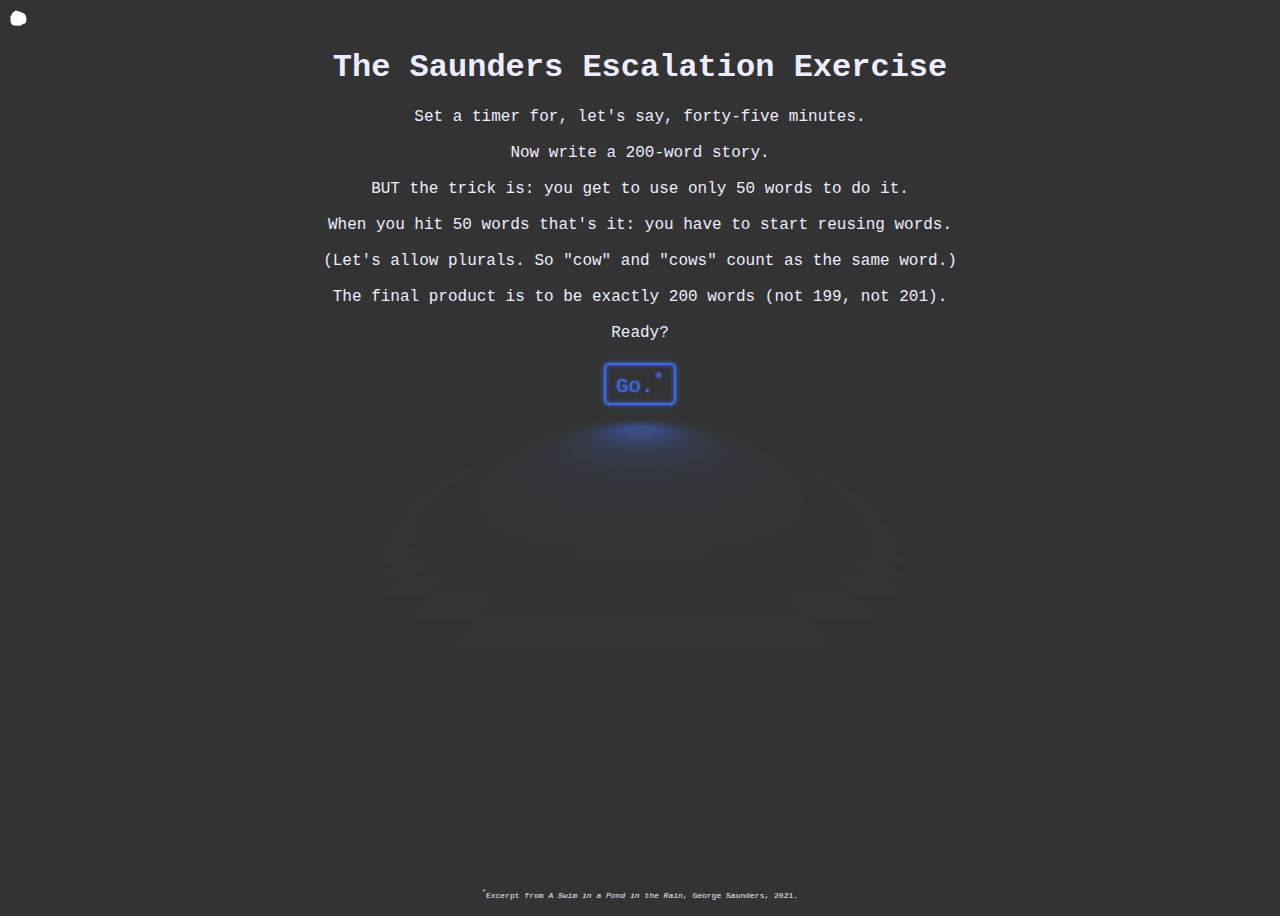
==== index.html @ bd495ccc "Add attribution hide on GoButton press" ====
<!DOCTYPE html>
<html lang="en">
  <head>
    <meta charset="UTF-8" />
    <meta http-equiv="X-UA-Compatible" content="IE=edge" />
    <meta name="viewport" content="width=device-width, initial-scale=1.0" />
    <title>The Saunders Escalation Exercise</title>
    <link rel="stylesheet" href="./css/styles.css" />
  </head>

  <body>
    <header id="header">
      <img
        src="./assets/blob-white-32.png"
        alt="Dindles logo"
        class="dindles-logo"
        width="20"
        height="20"
      />
    </header>

    <div id="instructions" class="instructions">
      <p>
        Write a 200-word story using a maximum of 50 unique words. Plurals and
        singulars count as one unique word. The timer is just a guide.
      </p>
    </div>

    <section aria-label="introduction" class="introduction" id="intro">
      <!-- The title and intro from the book -->
      <h1>The Saunders Escalation Exercise</h1>
      <p class="intro-para">
        Set a timer for, let's say, forty-five minutes.<br /><br />
        Now write a 200-word story.<br /><br />
        BUT the trick is: you get to use only 50 words to do it.<br /><br />
        When you hit 50 words that's it: you have to start reusing words.<br /><br />
        (Let's allow plurals. So "cow" and "cows" count as the same word.)<br /><br />
        The final product is to be exactly 200 words (not 199, not 201).<br /><br />
        Ready?<br />
        <button id="go-button" class="go-button neon" onclick="goButtonGo();">
          Go.<sup>*</sup>
        </button>
      </p>
    </section>

    <main id="main">
      <!-- The main text input section -->
      <section aria-label="story input" class="story-input">
        <form action="">
          <textarea
            id="story-text"
            name="story"
            rows="20"
            placeholder="Type here ..."
          ></textarea>
        </form>
      </section>

      <!-- The running word count, unique word count and list of unique words -->
      <section aria-label="word counts" class="word-counts">
        <p class="word-count" id="word-count"></p>
        <p class="unique-word-count" id="unique-word-count"></p>
        <p class="unique-words" id="unique-words"></p>
      </section>
      <p id="timer"></p>
    </main>

    <!-- Attribution -->
    <footer>
      <p id="footer">
        <sup>*</sup>Excerpt from <i>A Swim in a Pond in the Rain</i>, George
        Saunders, 2021.
      </p>
    </footer>
    <script type="module" src="./js/wordcounts.mjs"></script>
    <script type="module" src="./js/pluralize-dindles.mjs"></script>
    <script src="./js/main.mjs"></script>
  </body>
</html>
---- css/styles.css ----
/* =======
   COLOURS
   ======= */

:root {
  --clr-good: #4169e1;
  --clr-bad: #ff8e77;
  --clr-light: #ffefca;
  --clr-light: #eeedff;
  --clr-dark: #333;
}

/* ======
   GLOBAL
   ====== */

*,
*::before,
*::after {
  box-sizing: border-box;
  /* border: solid 1px; */
}

/* ==========
   TYPOGRAPHY
   ========== */

body {
  font-family: "Courier New", Courier, monospace;
  color: var(--clr-light);
}

.introduction {
  font-size: 1rem;
}

.go-button.neon {
  font-family: "Courier New", Courier, monospace;
}

textarea {
  text-align: left;
  text-indent: 0;
  font-family: "Courier New", Courier, monospace;
  font-size: 1rem;
  color: var(--clr-light);
}

.word-count {
  font-size: 2rem;
}

.unique-word-count {
  font-size: 2rem;
}

footer {
  font-size: 0.5rem;
}

/* =========================
   DISPLAY, SIZE & ALIGNMENT
   ========================= */

body {
  min-height: 100vh;
  display: flex;
  flex-direction: column;
}

.instructions {
  display: none;
  text-align: center;
}

.introduction {
  display: block;
  text-align: center;
}

.header-button {
  color: #ff8e77;
  float: right;
}

.dindles-logo {
  float: left;
}

footer {
  margin-top: auto;
  text-align: center;
}

main {
  display: none;
  margin-top: 1rem;
  flex-wrap: wrap;
  flex-direction: column;
  justify-content: center;
  align-items: center;
  gap: 1rem;
}

.story-input {
  width: 100%;
  height: 100%;
  max-width: 600px;
}

.story-input textarea {
  width: 100%;
  height: 100%;
}

textarea {
  padding: 1rem;
  max-width: 600px;
}

/* word count grid */

.word-counts {
  display: grid;
  grid-template-areas:
    "wc uwc"
    "uw uw";
  grid-gap: 0rem;

  width: 100%;
  max-width: 600px;
}

.word-count {
  grid-area: wc;
  text-align: center;
  align-self: center;
  padding: 1rem;
  margin: 0;
}

.unique-word-count {
  grid-area: uwc;
  text-align: center;
  align-self: center;
  padding: 1rem;
  margin: 0;
}

.unique-words {
  grid-area: uw;
  align-self: self-start;
  padding-left: 1rem;
  padding-right: 1rem;
}

/* =================
   BORDERS & COLOURS
   ================= */
body {
  background-color: var(--clr-dark);
}

.story-input {
  border: solid 1px;
  border-radius: 0.25rem;
  border-color: var(--clr-light);

  background-color: var(--clr-dark);

  color: var(--clr-light);

  caret-color: var(--clr-good);
}

textarea {
  resize: none;
  overflow: hidden;
  border: 0;
  background-color: var(--clr-dark);
}

textarea:focus {
  outline: none;
}

.word-counts {
  border: solid 1px;
  border-radius: 0.25rem;
  border-color: var(--clr-light);
}

.word-count {
  border-right: solid 1px;
  border-bottom: solid 1px;
  border-radius: 0px 0px 0.25rem 0px;
  border-color: var(--clr-light);
}

.header-button {
  background-color: var(--clr-dark);
  color: var(--clr-light);
  border: none;
}

/* =============
   SPECIAL CASES
   ============= */

/* NEON STYLINGS */
/* Go button */
.go-button.neon {
  font-size: 1.3rem;
  background-color: var(--clr-dark);
  color: var(--clr-good);
  border: var(--clr-good) 0.1em solid;
  border-radius: 0.25em;
  padding: 0.25em 0.5em;
  margin: 1em;
  margin-bottom: 6em;

  /* two shadows; first light, second green */
  text-shadow: 0 0 1em hsl(0 0% 100% / 0), 0 0 0.145em var(--clr-good);

  box-shadow: inset 0 0 0.25em var(--clr-good), 0 0 0.25em var(--clr-good);

  position: relative;
}

/* box shadow */
.go-button.neon::before {
  content: "";
  pointer-events: none;
  position: absolute;
  background: var(--clr-good);
  top: 120%;
  left: 0;
  width: 100%;
  height: 100%;

  transform: perspective(1em) rotateX(40deg) scale(1, 0.45);
  filter: blur(1em);
  opacity: 0.8;
}

/* box glow */
.go-button.neon::after {
  content: "";
  pointer-events: none;
  position: absolute;
  top: 0;
  bottom: 0;
  left: 0;
  right: 0;
  box-shadow: 0 0 1em 0.5em var(--clr-good);
  opacity: 0;
  background-color: var(--clr-good);
  z-index: -1;
  transition: all 100ms linear;
}

.go-button.neon:hover,
.go-button.neon:focus {
  text-shadow: 0 0 0.225em hsl(0 0% 100% / 0.2), 0 0 0.2em var(--clr-good);
}

.go-button.neon:hover::before,
.go-button.neon:focus::before {
  opacity: 2;
}

.go-button.neon:hover::after,
.go-button.neon:focus::after {
  opacity: 0.4;
}

.go-button.neon:active {
  color: var(--clr-dark);
  border-color: var(--clr-light);
  text-shadow: none;
  box-shadow: inset 0 0 0.25em light, 0 0 0.25em #ffffff;
}

.go-button.neon:active::before {
  filter: blur(1.3em);
  opacity: 0.6;
  background-color: light;
}

.go-button.neon:active::after {
  box-shadow: 0 0 1em 0.8em var(--clr-good);
  opacity: 0;
  background-color: light;
}
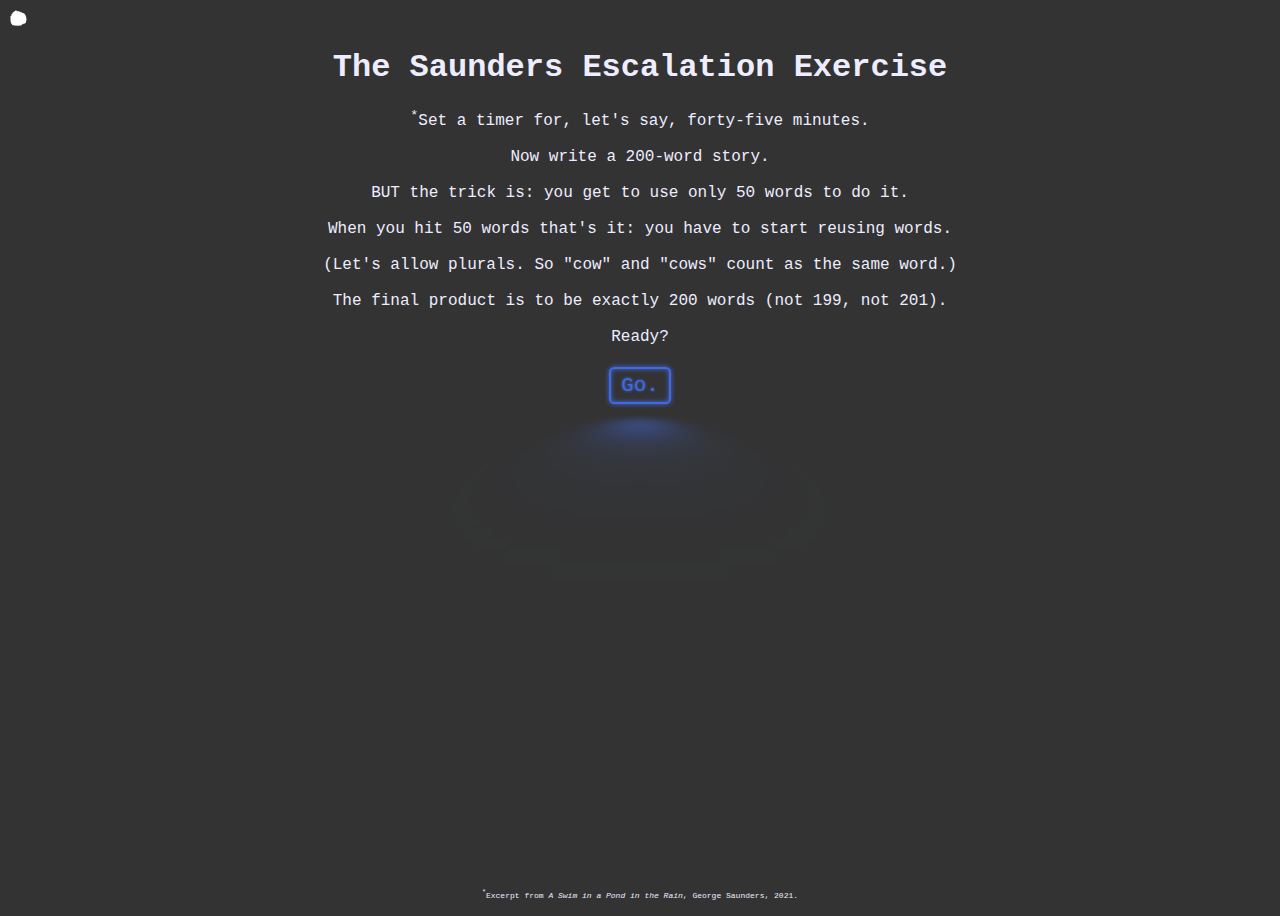
==== commit c2cd046b: "Add header buttons hover; minor edits" ====
--- a/index.html
+++ b/index.html
@@ -20,9 +20,10 @@
     </header>
 
     <div id="instructions" class="instructions">
-      <p>
-        Write a 200-word story using a maximum of 50 unique words. Plurals and
-        singulars count as one unique word. The timer is just a guide.
+      <p class="instructions-para">
+        Write a 200-word story using a maximum of 50 unique words. Plural and
+        singular count as one. Nothing in particular happens when the timer runs
+        out.
       </p>
     </div>
 
@@ -30,7 +31,7 @@
       <!-- The title and intro from the book -->
       <h1>The Saunders Escalation Exercise</h1>
       <p class="intro-para">
-        Set a timer for, let's say, forty-five minutes.<br /><br />
+        <sup>*</sup>Set a timer for, let's say, forty-five minutes.<br /><br />
         Now write a 200-word story.<br /><br />
         BUT the trick is: you get to use only 50 words to do it.<br /><br />
         When you hit 50 words that's it: you have to start reusing words.<br /><br />
@@ -38,7 +39,7 @@
         The final product is to be exactly 200 words (not 199, not 201).<br /><br />
         Ready?<br />
         <button id="go-button" class="go-button neon" onclick="goButtonGo();">
-          Go.<sup>*</sup>
+          Go.
         </button>
       </p>
     </section>
--- a/css/styles.css
+++ b/css/styles.css
@@ -69,8 +69,13 @@
 }
 
 .instructions {
-  display: none;
-  text-align: center;
+  display: flex;
+  text-align: center;
+  justify-content: center;
+}
+
+.instructions-para {
+  max-width: 600px;
 }
 
 .introduction {
@@ -157,6 +162,7 @@
 /* =================
    BORDERS & COLOURS
    ================= */
+
 body {
   background-color: var(--clr-dark);
 }
@@ -203,9 +209,30 @@
   border: none;
 }
 
-/* =============
-   SPECIAL CASES
-   ============= */
+/* ====================
+   HOVERS & TRANSITIONS
+   ==================== */
+
+/* header button hovers */
+
+.header-button:hover {
+  transform: scale(0.9);
+}
+
+/* Instructions transition */
+
+#instructions {
+  opacity: 0;
+  height: 0;
+  overflow: hidden;
+  transition: opacity 0.5s ease, height 0.5s ease;
+}
+
+#instructions.show {
+  opacity: 1;
+  height: auto;
+  transition: opacity 0.3s ease, height 0.3s ease;
+}
 
 /* NEON STYLINGS */
 /* Go button */
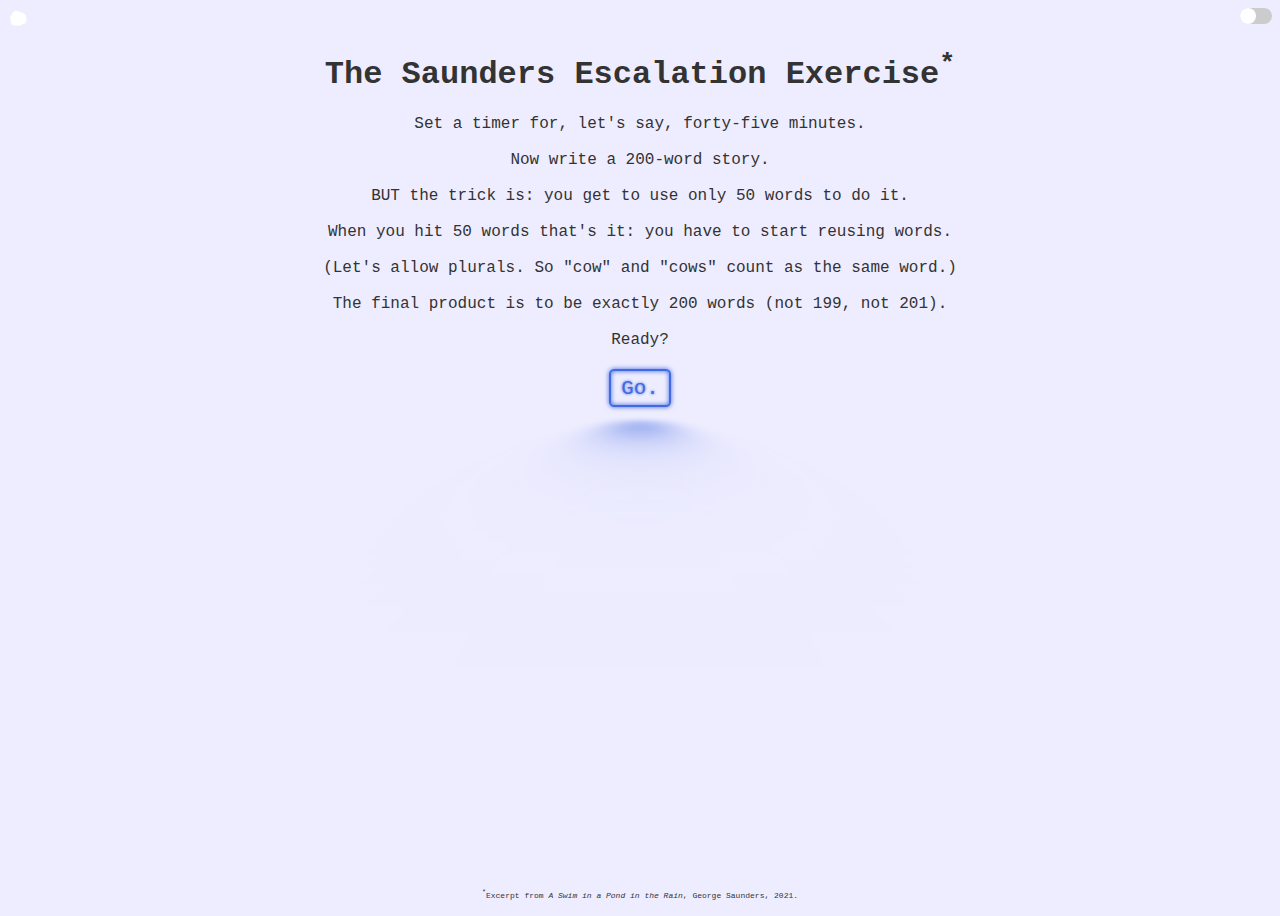
==== commit 53fce067: "Add colour logic; add dark/light toggle" ====
--- a/index.html
+++ b/index.html
@@ -17,6 +17,12 @@
         width="20"
         height="20"
       />
+      <div class="theme-switch-wrapper">
+        <label class="theme-switch" for="checkbox">
+          <input type="checkbox" id="checkbox" />
+          <div class="slider round"></div>
+        </label>
+      </div>
     </header>
 
     <div id="instructions" class="instructions">
@@ -29,9 +35,9 @@
 
     <section aria-label="introduction" class="introduction" id="intro">
       <!-- The title and intro from the book -->
-      <h1>The Saunders Escalation Exercise</h1>
+      <h1>The Saunders Escalation Exercise<sup>*</sup></h1>
       <p class="intro-para">
-        <sup>*</sup>Set a timer for, let's say, forty-five minutes.<br /><br />
+        Set a timer for, let's say, forty-five minutes.<br /><br />
         Now write a 200-word story.<br /><br />
         BUT the trick is: you get to use only 50 words to do it.<br /><br />
         When you hit 50 words that's it: you have to start reusing words.<br /><br />
--- a/css/styles.css
+++ b/css/styles.css
@@ -5,9 +5,25 @@
 :root {
   --clr-good: #4169e1;
   --clr-bad: #ff8e77;
-  --clr-light: #ffefca;
-  --clr-light: #eeedff;
-  --clr-dark: #333;
+  /* --clr-back: #ffefca; */
+  --clr-back: #eeedff;
+  --clr-front: #333;
+}
+
+[data-theme="dark"] {
+  --clr-good: #4169e1;
+  --clr-bad: #ff8e77;
+  --clr-front: #333;
+  /* --clr-back: #ffefca; */
+  --clr-back: #eeedff;
+}
+
+[data-theme="light"] {
+  --clr-good: #4169e1;
+  --clr-bad: #ff8e77;
+  --clr-back: #333;
+  /* --clr-front: #ffefca; */
+  --clr-front: #eeedff;
 }
 
 /* ======
@@ -27,7 +43,7 @@
 
 body {
   font-family: "Courier New", Courier, monospace;
-  color: var(--clr-light);
+  color: var(--clr-front);
 }
 
 .introduction {
@@ -43,7 +59,7 @@
   text-indent: 0;
   font-family: "Courier New", Courier, monospace;
   font-size: 1rem;
-  color: var(--clr-light);
+  color: var(--clr-front);
 }
 
 .word-count {
@@ -164,17 +180,17 @@
    ================= */
 
 body {
-  background-color: var(--clr-dark);
+  background-color: var(--clr-back);
 }
 
 .story-input {
   border: solid 1px;
   border-radius: 0.25rem;
-  border-color: var(--clr-light);
-
-  background-color: var(--clr-dark);
-
-  color: var(--clr-light);
+  border-color: var(--clr-front);
+
+  background-color: var(--clr-back);
+
+  color: var(--clr-front);
 
   caret-color: var(--clr-good);
 }
@@ -183,7 +199,7 @@
   resize: none;
   overflow: hidden;
   border: 0;
-  background-color: var(--clr-dark);
+  background-color: var(--clr-back);
 }
 
 textarea:focus {
@@ -193,19 +209,19 @@
 .word-counts {
   border: solid 1px;
   border-radius: 0.25rem;
-  border-color: var(--clr-light);
+  border-color: var(--clr-front);
 }
 
 .word-count {
   border-right: solid 1px;
   border-bottom: solid 1px;
   border-radius: 0px 0px 0.25rem 0px;
-  border-color: var(--clr-light);
+  border-color: var(--clr-front);
 }
 
 .header-button {
-  background-color: var(--clr-dark);
-  color: var(--clr-light);
+  background-color: var(--clr-back);
+  color: var(--clr-front);
   border: none;
 }
 
@@ -238,7 +254,7 @@
 /* Go button */
 .go-button.neon {
   font-size: 1.3rem;
-  background-color: var(--clr-dark);
+  background-color: var(--clr-back);
   color: var(--clr-good);
   border: var(--clr-good) 0.1em solid;
   border-radius: 0.25em;
@@ -302,8 +318,8 @@
 }
 
 .go-button.neon:active {
-  color: var(--clr-dark);
-  border-color: var(--clr-light);
+  color: var(--clr-back);
+  border-color: var(--clr-front);
   text-shadow: none;
   box-shadow: inset 0 0 0.25em light, 0 0 0.25em #ffffff;
 }
@@ -319,3 +335,54 @@
   opacity: 0;
   background-color: light;
 }
+
+/* COLOUR MODE TOGGLE SWITCH */
+
+.theme-switch {
+  float: right;
+  height: 16px;
+  position: relative;
+  width: 32px;
+}
+
+.theme-switch input {
+  display: none;
+}
+
+.slider {
+  background-color: #ccc;
+  cursor: pointer;
+  position: absolute;
+  bottom: 0;
+  left: 0;
+  right: 0;
+  top: 0;
+  transition: 0.4s;
+}
+
+.slider:before {
+  background-color: #fff;
+  bottom: 0px;
+  content: "";
+  height: 16px;
+  left: 0px;
+  position: absolute;
+  transition: 0.4s;
+  width: 16px;
+}
+
+input:checked + .slider {
+  background-color: #333;
+}
+
+input:checked + .slider:before {
+  transform: translateX(16px);
+}
+
+.slider.round {
+  border-radius: 16px;
+}
+
+.slider.round:before {
+  border-radius: 50%;
+}
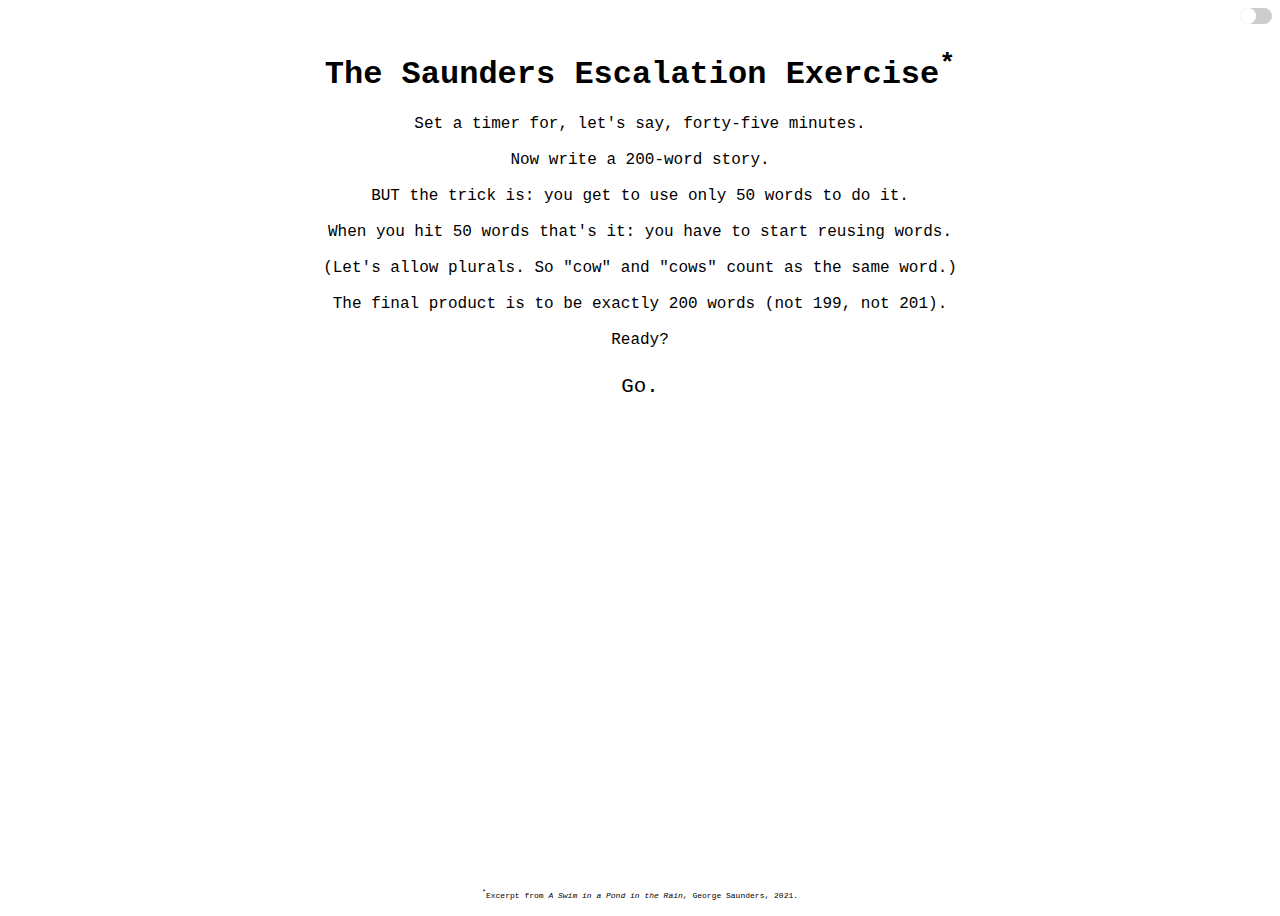
==== commit b17187c3: "Complete colour themes" ====
--- a/index.html
+++ b/index.html
@@ -11,9 +11,9 @@
   <body>
     <header id="header">
       <img
-        src="./assets/blob-white-32.png"
         alt="Dindles logo"
         class="dindles-logo"
+        id="logo"
         width="20"
         height="20"
       />
--- a/css/styles.css
+++ b/css/styles.css
@@ -2,27 +2,26 @@
    COLOURS
    ======= */
 
-:root {
+/* :root {
   --clr-good: #4169e1;
   --clr-bad: #ff8e77;
-  /* --clr-back: #ffefca; */
+  --clr-back: #ffefca;
   --clr-back: #eeedff;
   --clr-front: #333;
+} */
+
+[data-theme="light"] {
+  --clr-good: #4169e1;
+  --clr-bad: #ff8e77;
+  --clr-front: #333;
+  --clr-back: #ffefca;
+  --clr-back: #eeedff;
 }
 
 [data-theme="dark"] {
   --clr-good: #4169e1;
   --clr-bad: #ff8e77;
-  --clr-front: #333;
-  /* --clr-back: #ffefca; */
-  --clr-back: #eeedff;
-}
-
-[data-theme="light"] {
-  --clr-good: #4169e1;
-  --clr-bad: #ff8e77;
   --clr-back: #333;
-  /* --clr-front: #ffefca; */
   --clr-front: #eeedff;
 }
 
